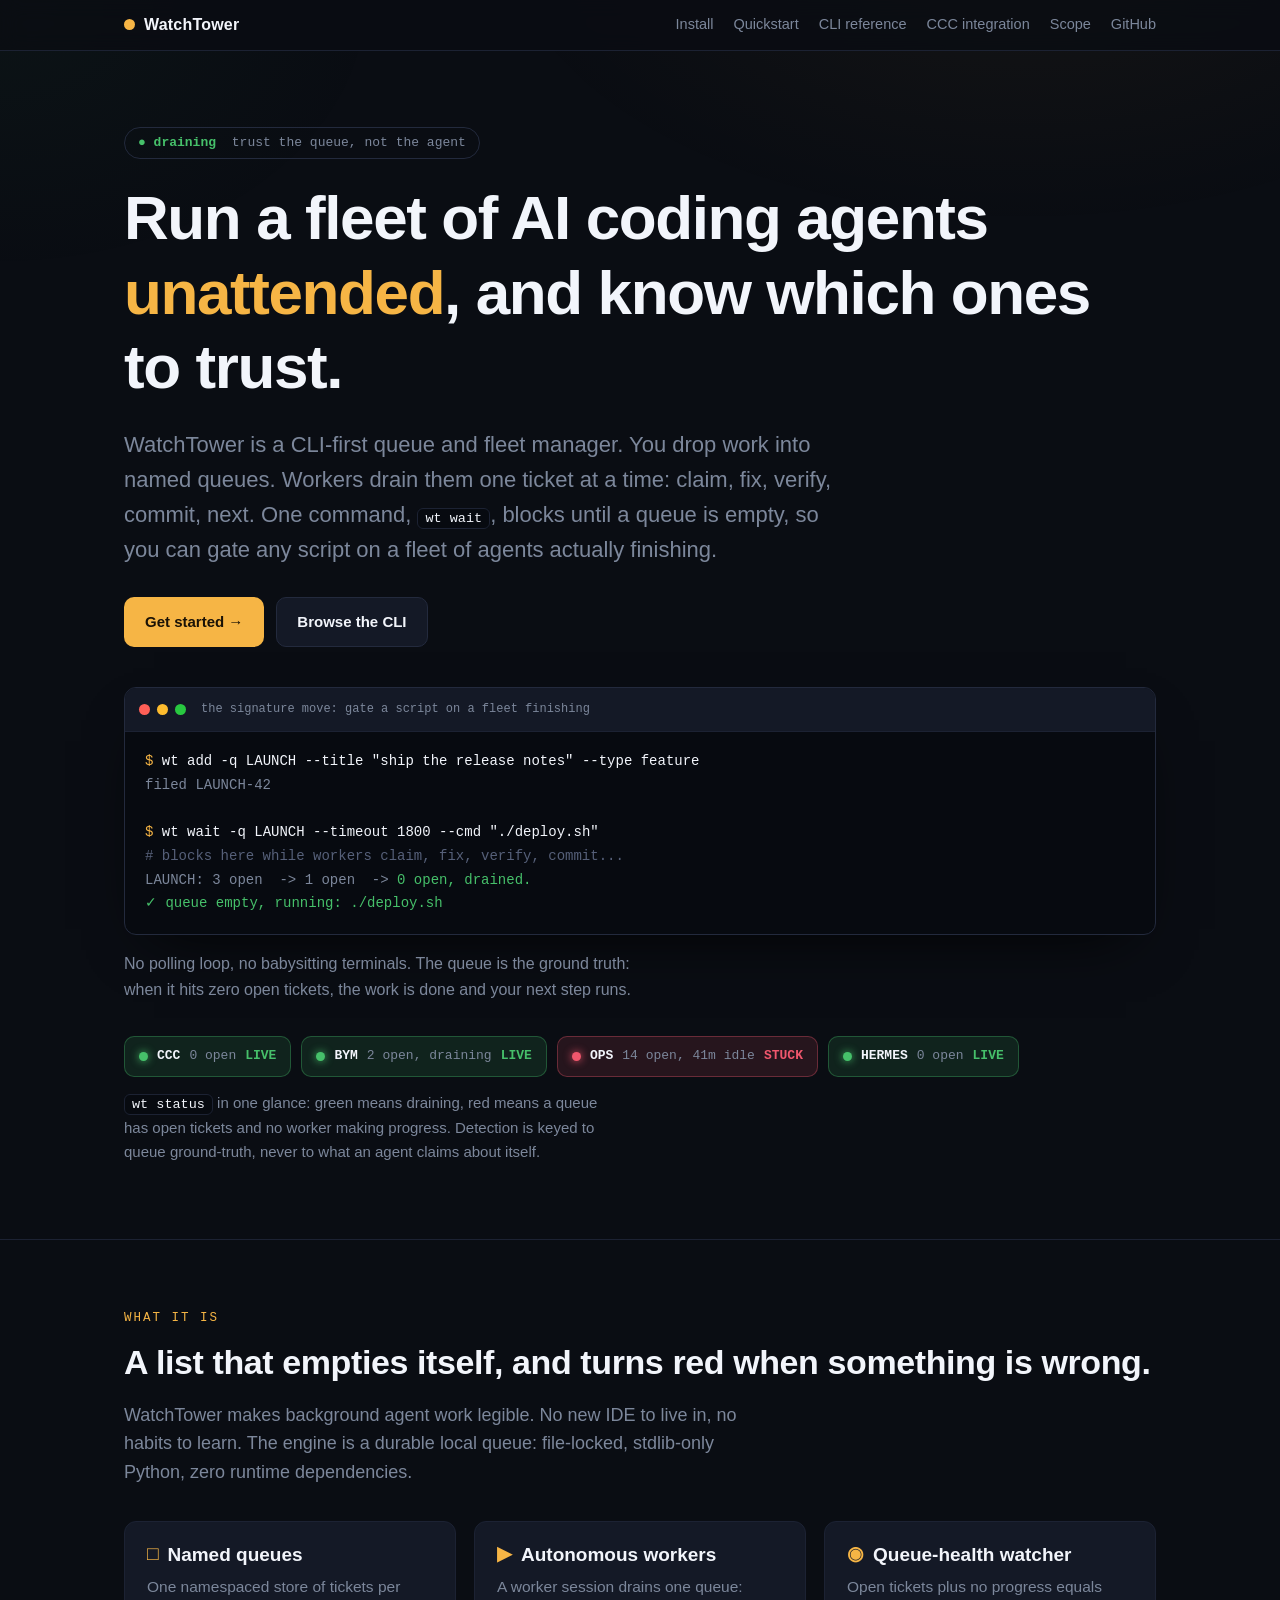
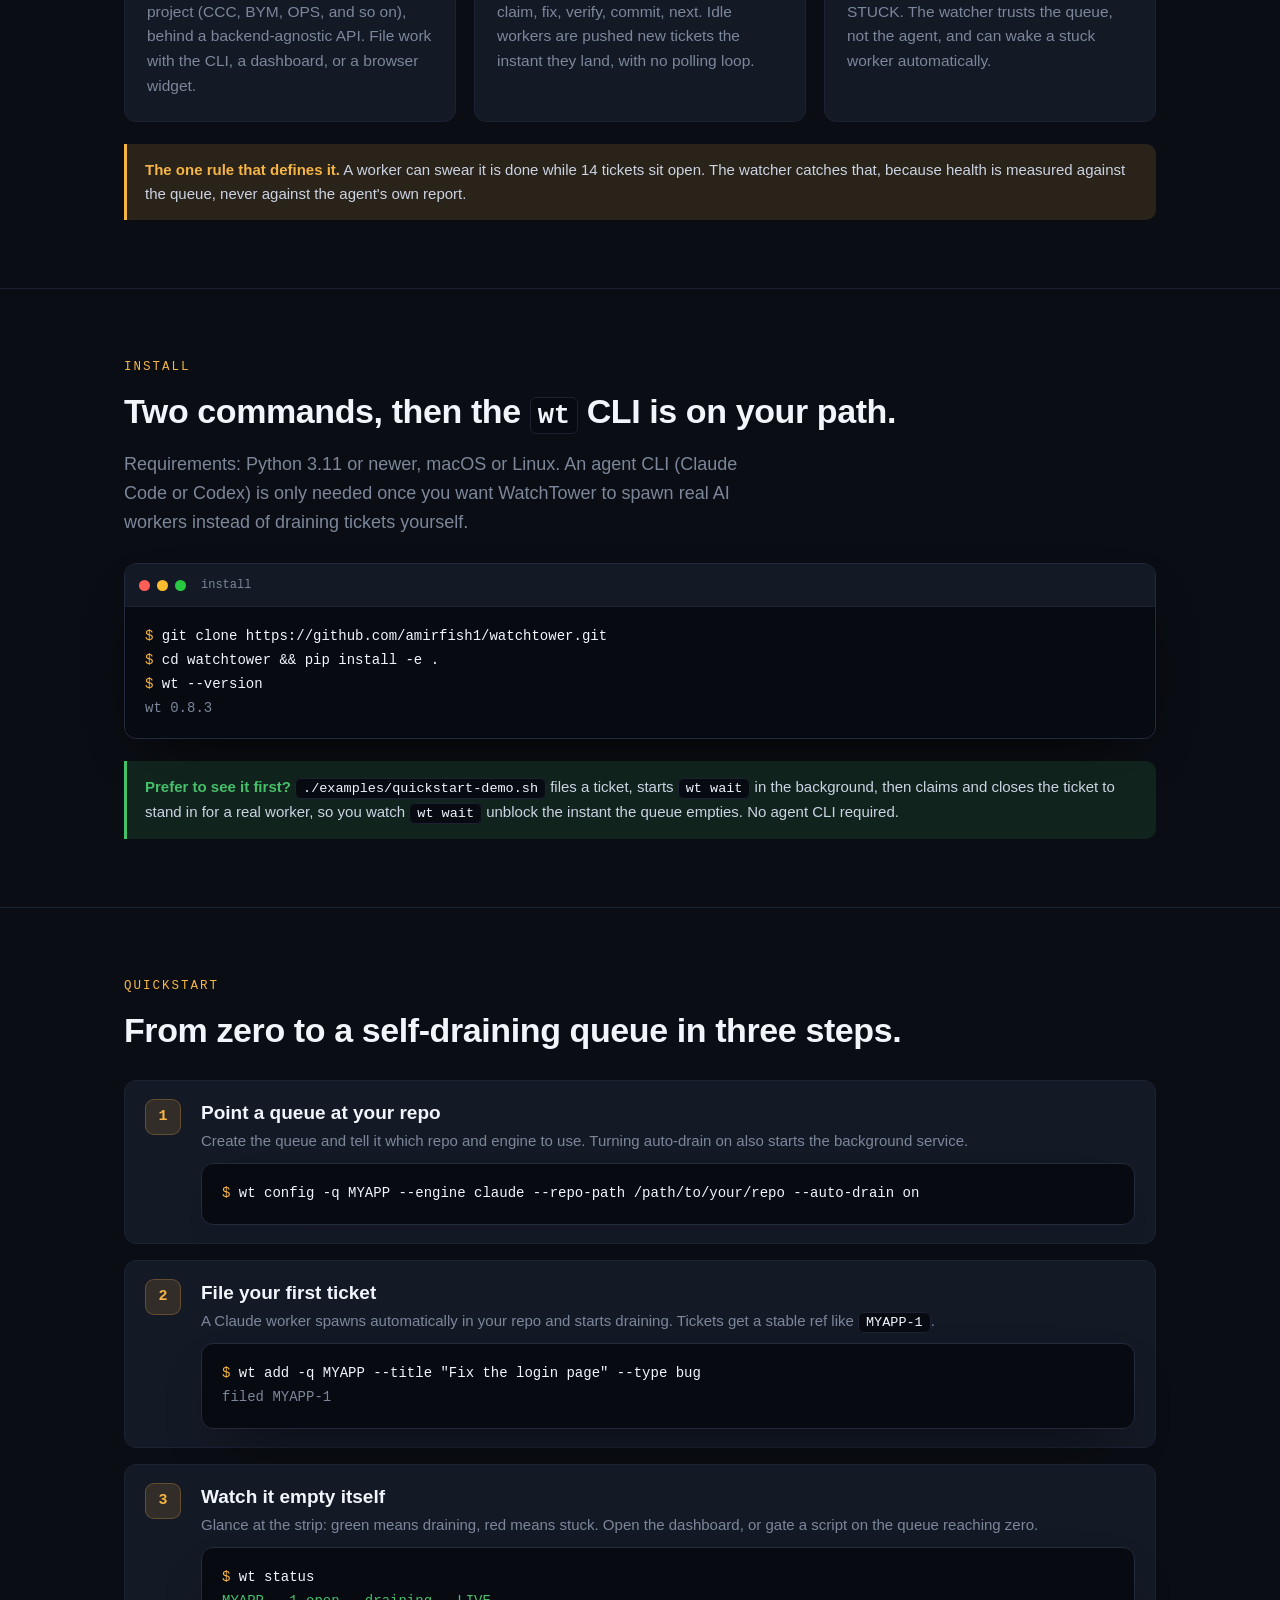
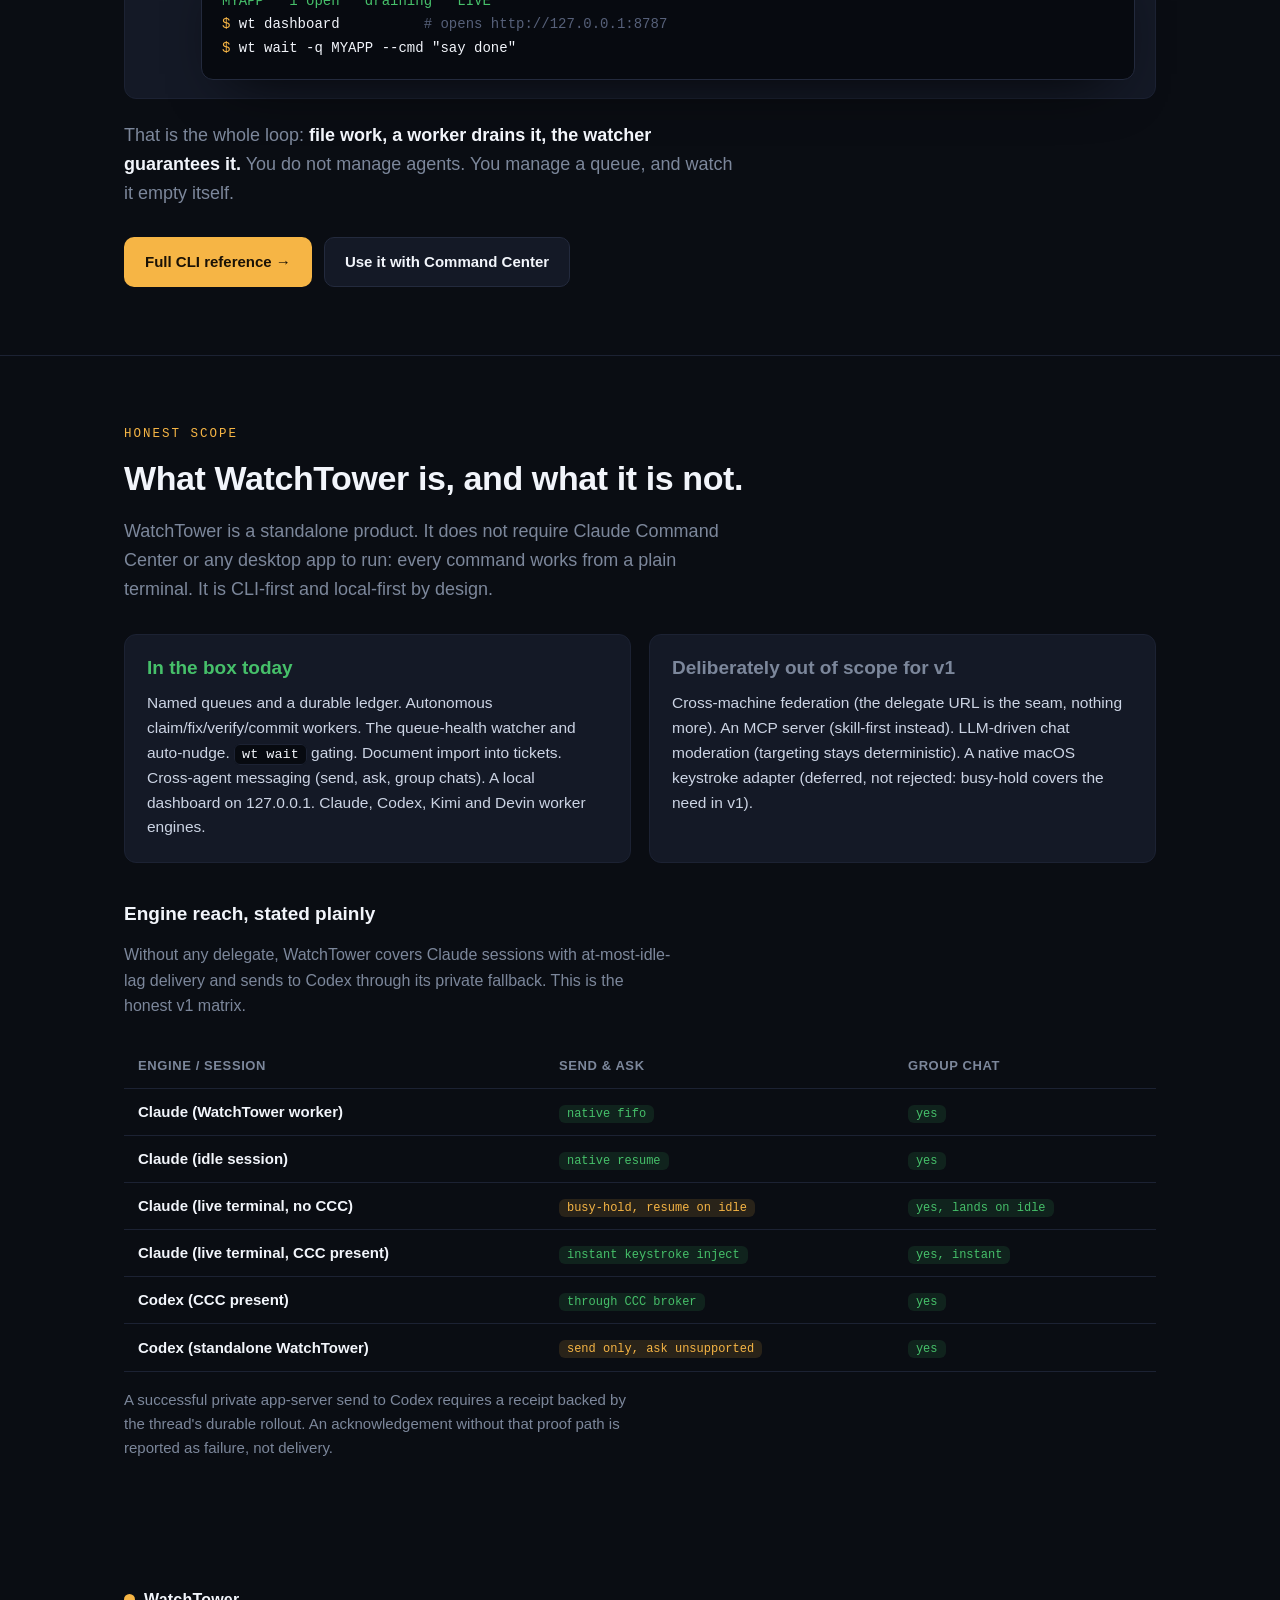
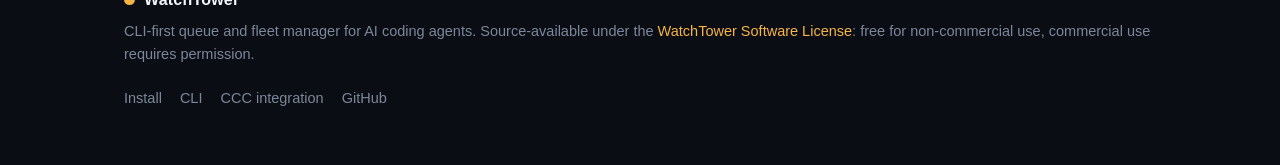
==== site/index.html @ cc5572e0 "feat(site): isolate public site in site/ and publish via Pages workflow Move the public site out of " ====
<!DOCTYPE html>
<html lang="en">
<head>
<meta charset="utf-8">
<meta name="viewport" content="width=device-width, initial-scale=1">
<title>WatchTower - run fleets of AI coding agents unattended</title>
<meta name="description" content="WatchTower is a CLI-first queue and fleet manager for AI coding agents. Drop work into named queues, workers drain them, and wt wait blocks until the queue is empty. Standalone, zero-dependency, local-first.">
<link rel="stylesheet" href="styles.css">
<link rel="icon" href="data:image/svg+xml,<svg xmlns='http://www.w3.org/2000/svg' viewBox='0 0 100 100'><circle cx='50' cy='50' r='38' fill='%23f6b545'/></svg>">
</head>
<body>

<nav class="nav">
  <div class="nav-inner">
    <a class="brand" href="index.html"><span class="beacon"></span>WatchTower</a>
    <div class="nav-links">
      <a href="#install">Install</a>
      <a href="#quickstart">Quickstart</a>
      <a href="cli.html">CLI reference</a>
      <a href="integration.html">CCC integration</a>
      <a href="#scope">Scope</a>
      <a href="https://github.com/amirfish1/watchtower">GitHub</a>
    </div>
  </div>
</nav>

<!-- ================= HERO ================= -->
<header class="hero">
  <div class="wrap">
    <div class="hero-tag"><b>&#9679; draining</b> &nbsp;trust the queue, not the agent</div>
    <h1>Run a fleet of AI coding agents <span class="hl">unattended</span>, and know which ones to trust.</h1>
    <p class="lede">
      WatchTower is a CLI-first queue and fleet manager. You drop work into named queues.
      Workers drain them one ticket at a time: claim, fix, verify, commit, next. One command,
      <code class="inline-code">wt wait</code>, blocks until a queue is empty, so you can gate any
      script on a fleet of agents actually finishing.
    </p>
    <div class="cta-row">
      <a class="btn btn-primary" href="#quickstart">Get started &rarr;</a>
      <a class="btn btn-ghost" href="cli.html">Browse the CLI</a>
    </div>

    <!-- signature move: wt wait -->
    <div style="margin-top:40px">
      <div class="term">
        <div class="term-bar"><i class="r"></i><i class="y"></i><i class="g"></i><span>the signature move: gate a script on a fleet finishing</span></div>
        <div class="term-body"><pre><span class="cmd">wt add -q LAUNCH --title "ship the release notes" --type feature</span>
<span class="out">filed LAUNCH-42</span>

<span class="cmd">wt wait -q LAUNCH --timeout 1800 --cmd "./deploy.sh"</span>
<span class="cm"># blocks here while workers claim, fix, verify, commit...</span>
<span class="out">LAUNCH: 3 open  -&gt; 1 open  -&gt; </span><span class="ok">0 open, drained.</span>
<span class="ok">&#10003; queue empty, running: ./deploy.sh</span></pre></div>
      </div>
      <p class="lede" style="margin-top:16px;font-size:16px">
        No polling loop, no babysitting terminals. The queue is the ground truth: when it hits
        zero open tickets, the work is done and your next step runs.
      </p>
    </div>

    <!-- glanceable status strip -->
    <div class="strip">
      <span class="pill live"><span class="dot"></span><span class="q">CCC</span><span class="meta">0 open</span><b>LIVE</b></span>
      <span class="pill live"><span class="dot"></span><span class="q">BYM</span><span class="meta">2 open, draining</span><b>LIVE</b></span>
      <span class="pill stuck"><span class="dot"></span><span class="q">OPS</span><span class="meta">14 open, 41m idle</span><b>STUCK</b></span>
      <span class="pill live"><span class="dot"></span><span class="q">HERMES</span><span class="meta">0 open</span><b>LIVE</b></span>
    </div>
    <p class="lede" style="margin-top:14px;font-size:15px">
      <code class="inline-code">wt status</code> in one glance: green means draining, red means a queue has open
      tickets and no worker making progress. Detection is keyed to queue ground-truth, never to what an
      agent claims about itself.
    </p>
  </div>
</header>

<!-- ================= WHAT IT IS ================= -->
<section id="what">
  <div class="wrap">
    <p class="eyebrow">What it is</p>
    <h2>A list that empties itself, and turns red when something is wrong.</h2>
    <p class="lede">
      WatchTower makes background agent work legible. No new IDE to live in, no habits to learn.
      The engine is a durable local queue: file-locked, stdlib-only Python, zero
      runtime dependencies.
    </p>
    <div class="grid g3">
      <div class="card">
        <h3><span class="ic">&#9633;</span> Named queues</h3>
        <p>One namespaced store of tickets per project (CCC, BYM, OPS, and so on), behind a
           backend-agnostic API. File work with the CLI, a dashboard, or a browser widget.</p>
      </div>
      <div class="card">
        <h3><span class="ic">&#9654;</span> Autonomous workers</h3>
        <p>A worker session drains one queue: claim, fix, verify, commit, next. Idle workers are
           pushed new tickets the instant they land, with no polling loop.</p>
      </div>
      <div class="card">
        <h3><span class="ic">&#9673;</span> Queue-health watcher</h3>
        <p>Open tickets plus no progress equals STUCK. The watcher trusts the queue, not the agent,
           and can wake a stuck worker automatically.</p>
      </div>
    </div>
    <div class="note">
      <b>The one rule that defines it.</b> A worker can swear it is done while 14 tickets sit open.
      The watcher catches that, because health is measured against the queue, never against the
      agent's own report.
    </div>
  </div>
</section>

<!-- ================= INSTALL ================= -->
<section id="install">
  <div class="wrap">
    <p class="eyebrow">Install</p>
    <h2>Two commands, then the <code style="font-size:0.8em" class="inline-code">wt</code> CLI is on your path.</h2>
    <p class="lede">Requirements: Python 3.11 or newer, macOS or Linux. An agent CLI (Claude Code or Codex)
       is only needed once you want WatchTower to spawn real AI workers instead of draining tickets yourself.</p>
    <div class="term" style="margin-top:26px">
      <div class="term-bar"><i class="r"></i><i class="y"></i><i class="g"></i><span>install</span></div>
      <div class="term-body"><pre><span class="cmd">git clone https://github.com/amirfish1/watchtower.git</span>
<span class="cmd">cd watchtower &amp;&amp; pip install -e .</span>
<span class="cmd">wt --version</span>
<span class="out">wt 0.8.3</span></pre></div>
    </div>
    <div class="note green">
      <b>Prefer to see it first?</b> <code class="inline-code">./examples/quickstart-demo.sh</code> files a ticket,
      starts <code class="inline-code">wt wait</code> in the background, then claims and closes the ticket to stand in
      for a real worker, so you watch <code class="inline-code">wt wait</code> unblock the instant the queue empties.
      No agent CLI required.
    </div>
  </div>
</section>

<!-- ================= QUICKSTART ================= -->
<section id="quickstart">
  <div class="wrap">
    <p class="eyebrow">Quickstart</p>
    <h2>From zero to a self-draining queue in three steps.</h2>
    <div class="steps">
      <div class="step">
        <div>
          <h3>Point a queue at your repo</h3>
          <p>Create the queue and tell it which repo and engine to use. Turning auto-drain on
             also starts the background service.</p>
          <div class="term">
            <div class="term-body"><pre><span class="cmd">wt config -q MYAPP --engine claude --repo-path /path/to/your/repo --auto-drain on</span></pre></div>
          </div>
        </div>
      </div>
      <div class="step">
        <div>
          <h3>File your first ticket</h3>
          <p>A Claude worker spawns automatically in your repo and starts draining. Tickets get a
             stable ref like <code class="inline-code">MYAPP-1</code>.</p>
          <div class="term">
            <div class="term-body"><pre><span class="cmd">wt add -q MYAPP --title "Fix the login page" --type bug</span>
<span class="out">filed MYAPP-1</span></pre></div>
          </div>
        </div>
      </div>
      <div class="step">
        <div>
          <h3>Watch it empty itself</h3>
          <p>Glance at the strip: green means draining, red means stuck. Open the dashboard, or gate a
             script on the queue reaching zero.</p>
          <div class="term">
            <div class="term-body"><pre><span class="cmd">wt status</span>
<span class="ok">MYAPP   1 open   draining   LIVE</span>
<span class="cmd">wt dashboard</span>          <span class="cm"># opens http://127.0.0.1:8787</span>
<span class="cmd">wt wait -q MYAPP --cmd "say done"</span></pre></div>
          </div>
        </div>
      </div>
    </div>
    <p class="lede" style="margin-top:22px">
      That is the whole loop: <b style="color:var(--text-strong)">file work, a worker drains it, the watcher
      guarantees it.</b> You do not manage agents. You manage a queue, and watch it empty itself.
    </p>
    <div class="cta-row">
      <a class="btn btn-primary" href="cli.html">Full CLI reference &rarr;</a>
      <a class="btn btn-ghost" href="integration.html">Use it with Command Center</a>
    </div>
  </div>
</section>

<!-- ================= SCOPE / HONEST ================= -->
<section id="scope">
  <div class="wrap">
    <p class="eyebrow">Honest scope</p>
    <h2>What WatchTower is, and what it is not.</h2>
    <p class="lede">
      WatchTower is a standalone product. It does not require Claude Command Center or any desktop app
      to run: every command works from a plain terminal. It is CLI-first and local-first by design.
    </p>

    <div class="grid g2" style="margin-top:30px">
      <div class="card">
        <h3 style="color:var(--green)">In the box today</h3>
        <p style="margin-top:12px;color:var(--text)">
          Named queues and a durable ledger. Autonomous claim/fix/verify/commit workers.
          The queue-health watcher and auto-nudge. <code class="inline-code">wt wait</code> gating.
          Document import into tickets. Cross-agent messaging (send, ask, group chats).
          A local dashboard on 127.0.0.1. Claude, Codex, Kimi and Devin worker engines.
        </p>
      </div>
      <div class="card">
        <h3 style="color:var(--muted)">Deliberately out of scope for v1</h3>
        <p style="margin-top:12px;color:var(--text)">
          Cross-machine federation (the delegate URL is the seam, nothing more). An MCP server
          (skill-first instead). LLM-driven chat moderation (targeting stays deterministic). A native
          macOS keystroke adapter (deferred, not rejected: busy-hold covers the need in v1).
        </p>
      </div>
    </div>

    <h3 style="margin-top:40px">Engine reach, stated plainly</h3>
    <p class="lede" style="font-size:16px">Without any delegate, WatchTower covers Claude sessions with at-most-idle-lag
       delivery and sends to Codex through its private fallback. This is the honest v1 matrix.</p>
    <table class="matrix">
      <thead><tr><th>Engine / session</th><th>send &amp; ask</th><th>group chat</th></tr></thead>
      <tbody>
        <tr><td>Claude (WatchTower worker)</td><td><span class="tag yes">native fifo</span></td><td><span class="tag yes">yes</span></td></tr>
        <tr><td>Claude (idle session)</td><td><span class="tag yes">native resume</span></td><td><span class="tag yes">yes</span></td></tr>
        <tr><td>Claude (live terminal, no CCC)</td><td><span class="tag mid">busy-hold, resume on idle</span></td><td><span class="tag yes">yes, lands on idle</span></td></tr>
        <tr><td>Claude (live terminal, CCC present)</td><td><span class="tag yes">instant keystroke inject</span></td><td><span class="tag yes">yes, instant</span></td></tr>
        <tr><td>Codex (CCC present)</td><td><span class="tag yes">through CCC broker</span></td><td><span class="tag yes">yes</span></td></tr>
        <tr><td>Codex (standalone WatchTower)</td><td><span class="tag mid">send only, ask unsupported</span></td><td><span class="tag yes">yes</span></td></tr>
      </tbody>
    </table>
    <p class="lede" style="margin-top:16px;font-size:15px">
      A successful private app-server send to Codex requires a receipt backed by the thread's durable
      rollout. An acknowledgement without that proof path is reported as failure, not delivery.
    </p>
  </div>
</section>

<footer>
  <div class="wrap foot-inner">
    <div>
      <div class="brand" style="margin-bottom:8px"><span class="beacon"></span>WatchTower</div>
      <div>CLI-first queue and fleet manager for AI coding agents. Source-available under the <a href="https://github.com/amirfish1/watchtower/blob/main/LICENSE">WatchTower Software License</a>: free for non-commercial use, commercial use requires permission.</div>
    </div>
    <div class="foot-links">
      <a href="#install">Install</a>
      <a href="cli.html">CLI</a>
      <a href="integration.html">CCC integration</a>
      <a href="https://github.com/amirfish1/watchtower">GitHub</a>
    </div>
  </div>
</footer>

</body>
</html>
---- site/styles.css ----
/* WatchTower standalone site: control-room / night-watch aesthetic.
   Zero build step, no framework. Green = draining, red = stuck:
   the product's own status language, used as the visual system. */

:root {
  --bg: #0a0d13;
  --bg-2: #0e121b;
  --surface: #141926;
  --surface-2: #1a2030;
  --border: #232a3d;
  --border-soft: #1c2233;
  --text: #ccd4e4;
  --text-strong: #f2f5fb;
  --muted: #7c879b;
  --muted-2: #5b6478;
  --amber: #f6b545;      /* the watch light: brand accent */
  --amber-soft: #f6b54522;
  --green: #46c06a;      /* draining / live */
  --green-soft: #46c06a1f;
  --red: #f0576d;        /* stuck */
  --red-soft: #f0576d1f;
  --mono: ui-monospace, "SF Mono", "JetBrains Mono", Menlo, Consolas, monospace;
  --sans: -apple-system, BlinkMacSystemFont, "Segoe UI", Inter, Roboto, Helvetica, Arial, sans-serif;
  --maxw: 1080px;
}

* { box-sizing: border-box; }

html { scroll-behavior: smooth; }

body {
  margin: 0;
  background: var(--bg);
  color: var(--text);
  font-family: var(--sans);
  font-size: 17px;
  line-height: 1.6;
  -webkit-font-smoothing: antialiased;
  text-rendering: optimizeLegibility;
}

/* subtle beacon glow behind the whole page */
body::before {
  content: "";
  position: fixed;
  inset: 0;
  z-index: -1;
  background:
    radial-gradient(900px 500px at 80% -8%, #f6b5450d, transparent 60%),
    radial-gradient(700px 500px at 0% 0%, #46c06a0a, transparent 55%);
  pointer-events: none;
}

a { color: var(--amber); text-decoration: none; }
a:hover { text-decoration: underline; }

.wrap { max-width: var(--maxw); margin: 0 auto; padding: 0 24px; }

/* ---------- top nav ---------- */
.nav {
  position: sticky;
  top: 0;
  z-index: 20;
  background: rgba(10, 13, 19, 0.82);
  backdrop-filter: blur(10px);
  border-bottom: 1px solid var(--border-soft);
}
.nav-inner {
  max-width: var(--maxw);
  margin: 0 auto;
  padding: 12px 24px;
  display: flex;
  align-items: center;
  gap: 22px;
}
.brand {
  display: flex;
  align-items: center;
  gap: 9px;
  font-weight: 700;
  color: var(--text-strong);
  font-size: 16px;
  letter-spacing: 0.2px;
}
.brand:hover { text-decoration: none; }
.beacon {
  width: 11px; height: 11px; border-radius: 50%;
  background: var(--amber);
  box-shadow: 0 0 0 0 var(--amber);
  animation: pulse 2.6s infinite;
}
@keyframes pulse {
  0%   { box-shadow: 0 0 0 0 #f6b54566; }
  70%  { box-shadow: 0 0 0 9px #f6b54500; }
  100% { box-shadow: 0 0 0 0 #f6b54500; }
}
.nav-links { display: flex; gap: 20px; margin-left: auto; flex-wrap: wrap; }
.nav-links a { color: var(--muted); font-size: 14.5px; font-weight: 500; }
.nav-links a:hover { color: var(--text-strong); text-decoration: none; }

/* ---------- generic sections ---------- */
section { padding: 68px 0; border-bottom: 1px solid var(--border-soft); }
section:last-of-type { border-bottom: none; }
.eyebrow {
  font-family: var(--mono);
  font-size: 12.5px;
  letter-spacing: 2px;
  text-transform: uppercase;
  color: var(--amber);
  margin: 0 0 14px;
}
h1, h2, h3 { color: var(--text-strong); line-height: 1.2; }
h2 { font-size: clamp(26px, 4vw, 34px); margin: 0 0 10px; letter-spacing: -0.4px; }
h3 { font-size: 19px; margin: 0 0 8px; }
.lede { color: var(--muted); font-size: 18px; max-width: 62ch; }

/* ---------- hero ---------- */
.hero { padding: 76px 0 60px; border-bottom: 1px solid var(--border-soft); }
.hero h1 {
  font-size: clamp(34px, 6.2vw, 62px);
  letter-spacing: -1.4px;
  margin: 0 0 18px;
  font-weight: 800;
}
.hero h1 .hl { color: var(--amber); }
.hero .lede { font-size: clamp(18px, 2.4vw, 22px); max-width: 60ch; }
.hero-tag {
  display: inline-flex; align-items: center; gap: 8px;
  font-family: var(--mono); font-size: 13px; color: var(--muted);
  border: 1px solid var(--border); border-radius: 999px;
  padding: 5px 13px; margin-bottom: 22px;
}
.hero-tag b { color: var(--green); font-weight: 600; }
.cta-row { display: flex; gap: 12px; flex-wrap: wrap; margin-top: 30px; }
.btn {
  display: inline-flex; align-items: center; gap: 8px;
  padding: 12px 20px; border-radius: 10px;
  font-weight: 650; font-size: 15px;
  border: 1px solid transparent; cursor: pointer;
}
.btn-primary { background: var(--amber); color: #1a1206; }
.btn-primary:hover { background: #ffc45f; text-decoration: none; }
.btn-ghost { border-color: var(--border); color: var(--text-strong); background: var(--surface); }
.btn-ghost:hover { border-color: var(--muted); text-decoration: none; }

/* ---------- terminal block ---------- */
.term {
  background: #070a10;
  border: 1px solid var(--border);
  border-radius: 12px;
  overflow: hidden;
  box-shadow: 0 24px 60px -30px #000, 0 0 0 1px #0000;
  font-family: var(--mono);
  font-size: 14px;
  line-height: 1.7;
}
.term-bar {
  display: flex; align-items: center; gap: 7px;
  padding: 11px 14px;
  background: var(--surface);
  border-bottom: 1px solid var(--border-soft);
}
.term-bar i { width: 11px; height: 11px; border-radius: 50%; display: inline-block; }
.term-bar .r { background: #ff5f57; } .term-bar .y { background: #febc2e; } .term-bar .g { background: #28c840; }
.term-bar span { margin-left: 8px; color: var(--muted); font-size: 12px; }
.term-body { padding: 18px 20px; overflow-x: auto; }
.term-body pre { margin: 0; white-space: pre; }
.term .cmd { color: var(--text-strong); }
.term .cmd::before { content: "$ "; color: var(--amber); }
.term .out { color: var(--muted); }
.term .ok { color: var(--green); }
.term .bad { color: var(--red); }
.term .cm { color: #566079; }  /* comment */
.term .em { color: var(--amber); }

/* ---------- status strip demo ---------- */
.strip {
  display: flex; flex-wrap: wrap; gap: 10px;
  margin-top: 34px;
}
.pill {
  display: inline-flex; align-items: center; gap: 9px;
  font-family: var(--mono); font-size: 13px;
  padding: 9px 14px; border-radius: 10px;
  border: 1px solid var(--border); background: var(--surface);
}
.pill .dot { width: 9px; height: 9px; border-radius: 50%; }
.pill.live { border-color: #46c06a55; background: var(--green-soft); }
.pill.live .dot { background: var(--green); box-shadow: 0 0 8px var(--green); }
.pill.live b { color: var(--green); }
.pill.stuck { border-color: #f0576d55; background: var(--red-soft); }
.pill.stuck .dot { background: var(--red); box-shadow: 0 0 8px var(--red); }
.pill.stuck b { color: var(--red); }
.pill .q { color: var(--text-strong); font-weight: 600; }
.pill .meta { color: var(--muted); }

/* ---------- cards / grid ---------- */
.grid { display: grid; gap: 18px; margin-top: 34px; }
.grid.g2 { grid-template-columns: repeat(2, 1fr); }
.grid.g3 { grid-template-columns: repeat(3, 1fr); }
.card {
  background: var(--surface);
  border: 1px solid var(--border-soft);
  border-radius: 12px;
  padding: 22px;
}
.card h3 { display: flex; align-items: center; gap: 9px; }
.card p { color: var(--muted); margin: 6px 0 0; font-size: 15.5px; }
.card .ic { color: var(--amber); font-family: var(--mono); font-weight: 700; }

/* ---------- steps ---------- */
.steps { counter-reset: step; margin-top: 30px; display: grid; gap: 16px; }
.step {
  display: grid; grid-template-columns: 40px 1fr; gap: 16px; align-items: start;
  background: var(--surface); border: 1px solid var(--border-soft);
  border-radius: 12px; padding: 18px 20px;
}
.step::before {
  counter-increment: step; content: counter(step);
  width: 34px; height: 34px; border-radius: 9px;
  display: grid; place-items: center;
  background: var(--amber-soft); color: var(--amber);
  font-family: var(--mono); font-weight: 700; font-size: 15px;
  border: 1px solid #f6b54540;
}
.step h3 { margin: 3px 0 4px; }
.step p { color: var(--muted); margin: 0 0 10px; font-size: 15px; }
.step code, .inline-code {
  font-family: var(--mono); font-size: 13.5px;
  background: #070a10; border: 1px solid var(--border-soft);
  padding: 2px 7px; border-radius: 6px; color: var(--text-strong);
}

/* ---------- CLI reference ---------- */
.cli-cmd { margin-top: 30px; scroll-margin-top: 80px; }
.cli-cmd h3 {
  font-family: var(--mono); font-size: 18px; color: var(--text-strong);
  display: flex; align-items: baseline; gap: 10px;
}
.cli-cmd h3 .verb { color: var(--amber); }
.cli-cmd .sig {
  font-family: var(--mono); font-size: 13.5px; color: var(--text);
  background: #070a10; border: 1px solid var(--border-soft);
  padding: 12px 14px; border-radius: 8px; margin: 10px 0 12px;
  overflow-x: auto; white-space: pre;
}
.cli-cmd p { color: var(--muted); margin: 0 0 8px; }
table.flags { width: 100%; border-collapse: collapse; margin-top: 6px; font-size: 14.5px; }
table.flags td { padding: 7px 10px; border-top: 1px solid var(--border-soft); vertical-align: top; }
table.flags td:first-child {
  font-family: var(--mono); color: var(--amber); white-space: nowrap; width: 1%;
  padding-right: 20px;
}
table.flags td:last-child { color: var(--muted); }

.toc {
  display: flex; flex-wrap: wrap; gap: 8px; margin-top: 22px;
}
.toc a {
  font-family: var(--mono); font-size: 13px;
  padding: 6px 12px; border-radius: 8px;
  border: 1px solid var(--border); color: var(--text);
  background: var(--surface);
}
.toc a:hover { border-color: var(--amber); color: var(--amber); text-decoration: none; }

/* ---------- callouts ---------- */
.note {
  border-left: 3px solid var(--amber);
  background: var(--amber-soft);
  padding: 14px 18px; border-radius: 0 10px 10px 0;
  margin-top: 22px; font-size: 15px; color: var(--text);
}
.note b { color: var(--amber); }
.note.green { border-left-color: var(--green); background: var(--green-soft); }
.note.green b { color: var(--green); }

/* ---------- scope / honest table ---------- */
table.matrix { width: 100%; border-collapse: collapse; margin-top: 26px; font-size: 15px; }
table.matrix th, table.matrix td { text-align: left; padding: 11px 14px; border-bottom: 1px solid var(--border-soft); }
table.matrix th { color: var(--muted); font-weight: 600; font-size: 13px; text-transform: uppercase; letter-spacing: 0.6px; }
table.matrix td:first-child { color: var(--text-strong); font-weight: 600; }
.tag { font-family: var(--mono); font-size: 12px; padding: 2px 8px; border-radius: 6px; white-space: nowrap; }
.tag.yes { background: var(--green-soft); color: var(--green); }
.tag.no  { background: var(--red-soft); color: var(--red); }
.tag.mid { background: var(--amber-soft); color: var(--amber); }

/* ---------- footer ---------- */
footer {
  padding: 44px 0 60px;
  color: var(--muted);
  font-size: 14.5px;
}
.foot-inner { display: flex; justify-content: space-between; gap: 20px; flex-wrap: wrap; align-items: center; }
.foot-links { display: flex; gap: 18px; flex-wrap: wrap; }
.foot-links a { color: var(--muted); }
.foot-links a:hover { color: var(--text-strong); }

/* ---------- responsive ---------- */
@media (max-width: 760px) {
  body { font-size: 16px; }
  section { padding: 48px 0; }
  .nav-inner { padding: 11px 18px; gap: 12px; }
  .nav-links { gap: 14px; }
  .nav-links a { font-size: 13.5px; }
  .wrap { padding: 0 18px; }
  .grid.g2, .grid.g3 { grid-template-columns: 1fr; }
  .hero { padding: 52px 0 44px; }
  .cta-row .btn { flex: 1 1 auto; justify-content: center; }
  .term-body { font-size: 12.5px; }
  table.matrix { font-size: 13.5px; }
  table.matrix th:nth-child(3), table.matrix td:nth-child(3) { display: none; }
}

/* Mobile overflow fixes: let grid children shrink so code blocks scroll
   inside their own box, and wrap long flag names in reference tables. */
.step > div, .grid > *, .wrap { min-width: 0; }
table.flags td { overflow-wrap: anywhere; }
@media (max-width: 640px) {
  table.flags, table.flags tbody, table.flags tr, table.flags td { display: block; width: auto; }
  table.flags tr { border-top: 1px solid var(--border-soft); padding: 6px 0; }
  table.flags td, table.flags td:first-child { border-top: 0; padding: 2px 10px; width: auto; white-space: normal; }
}
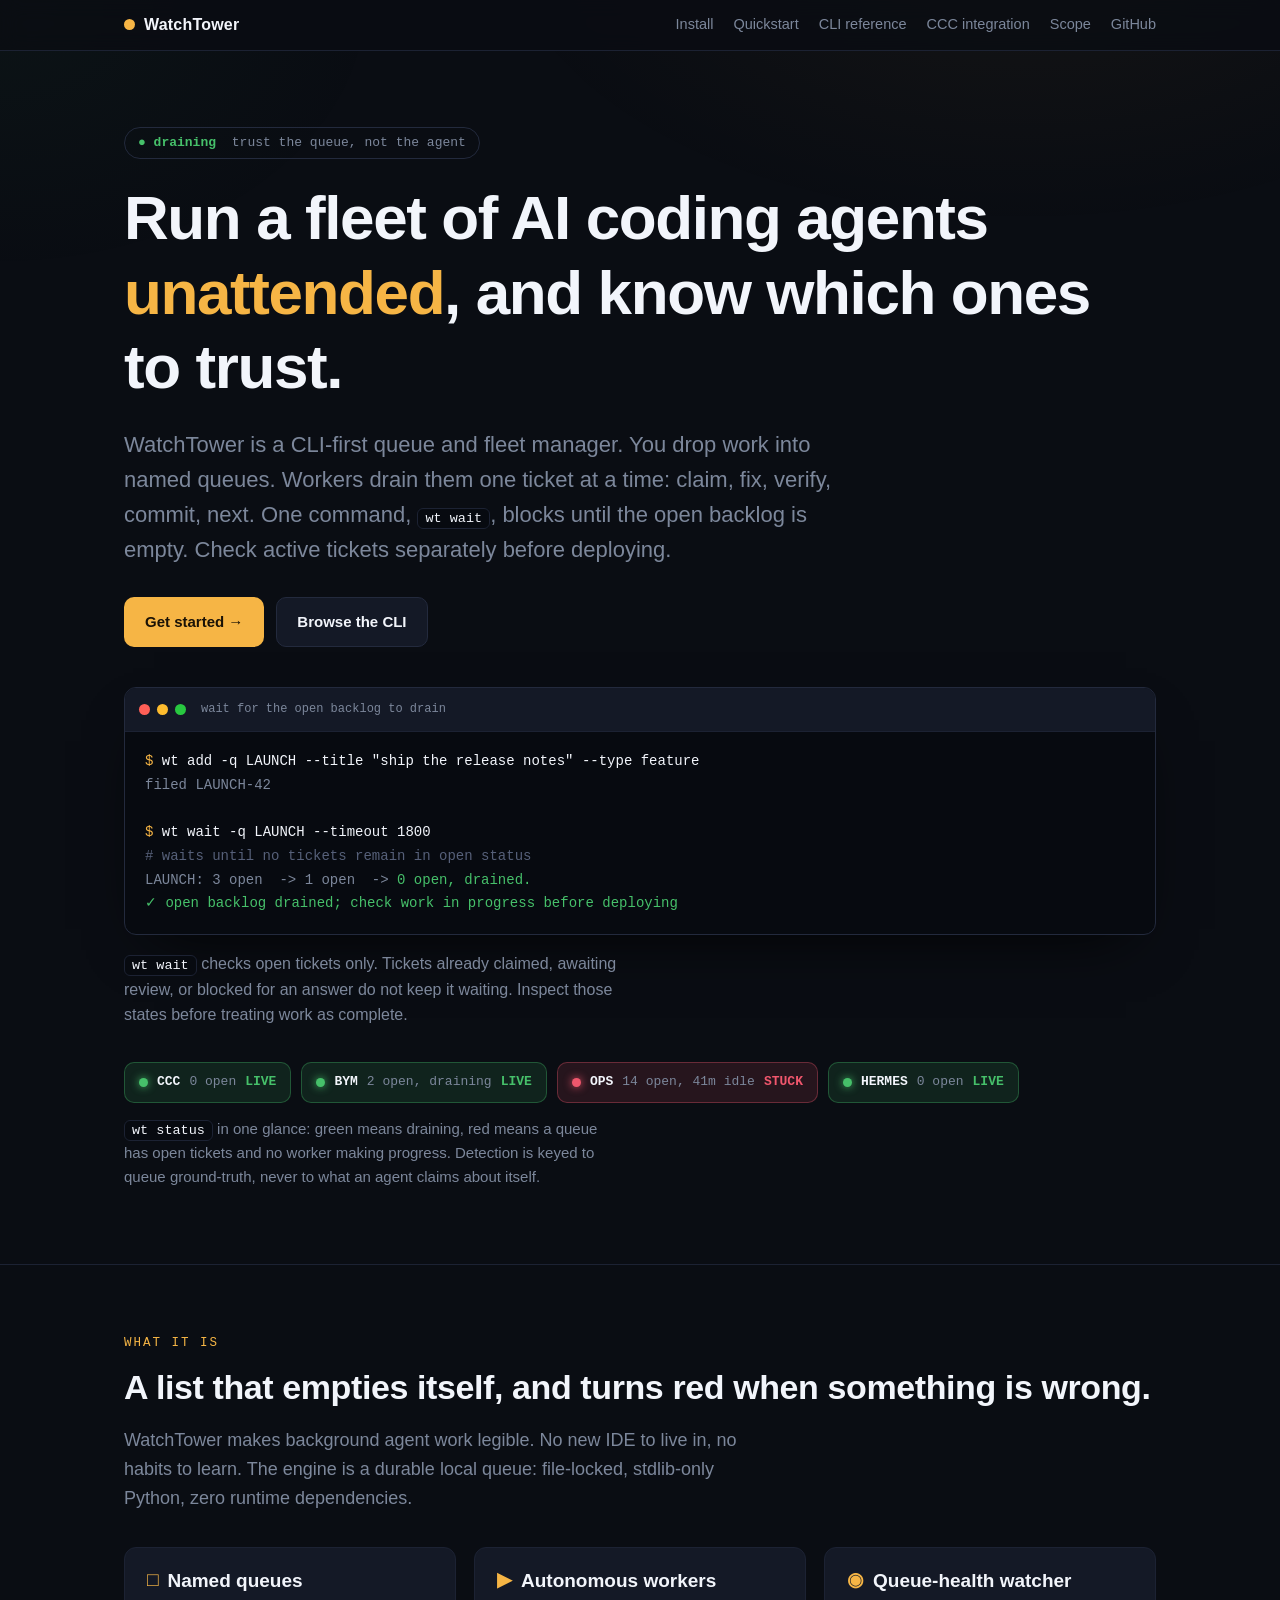
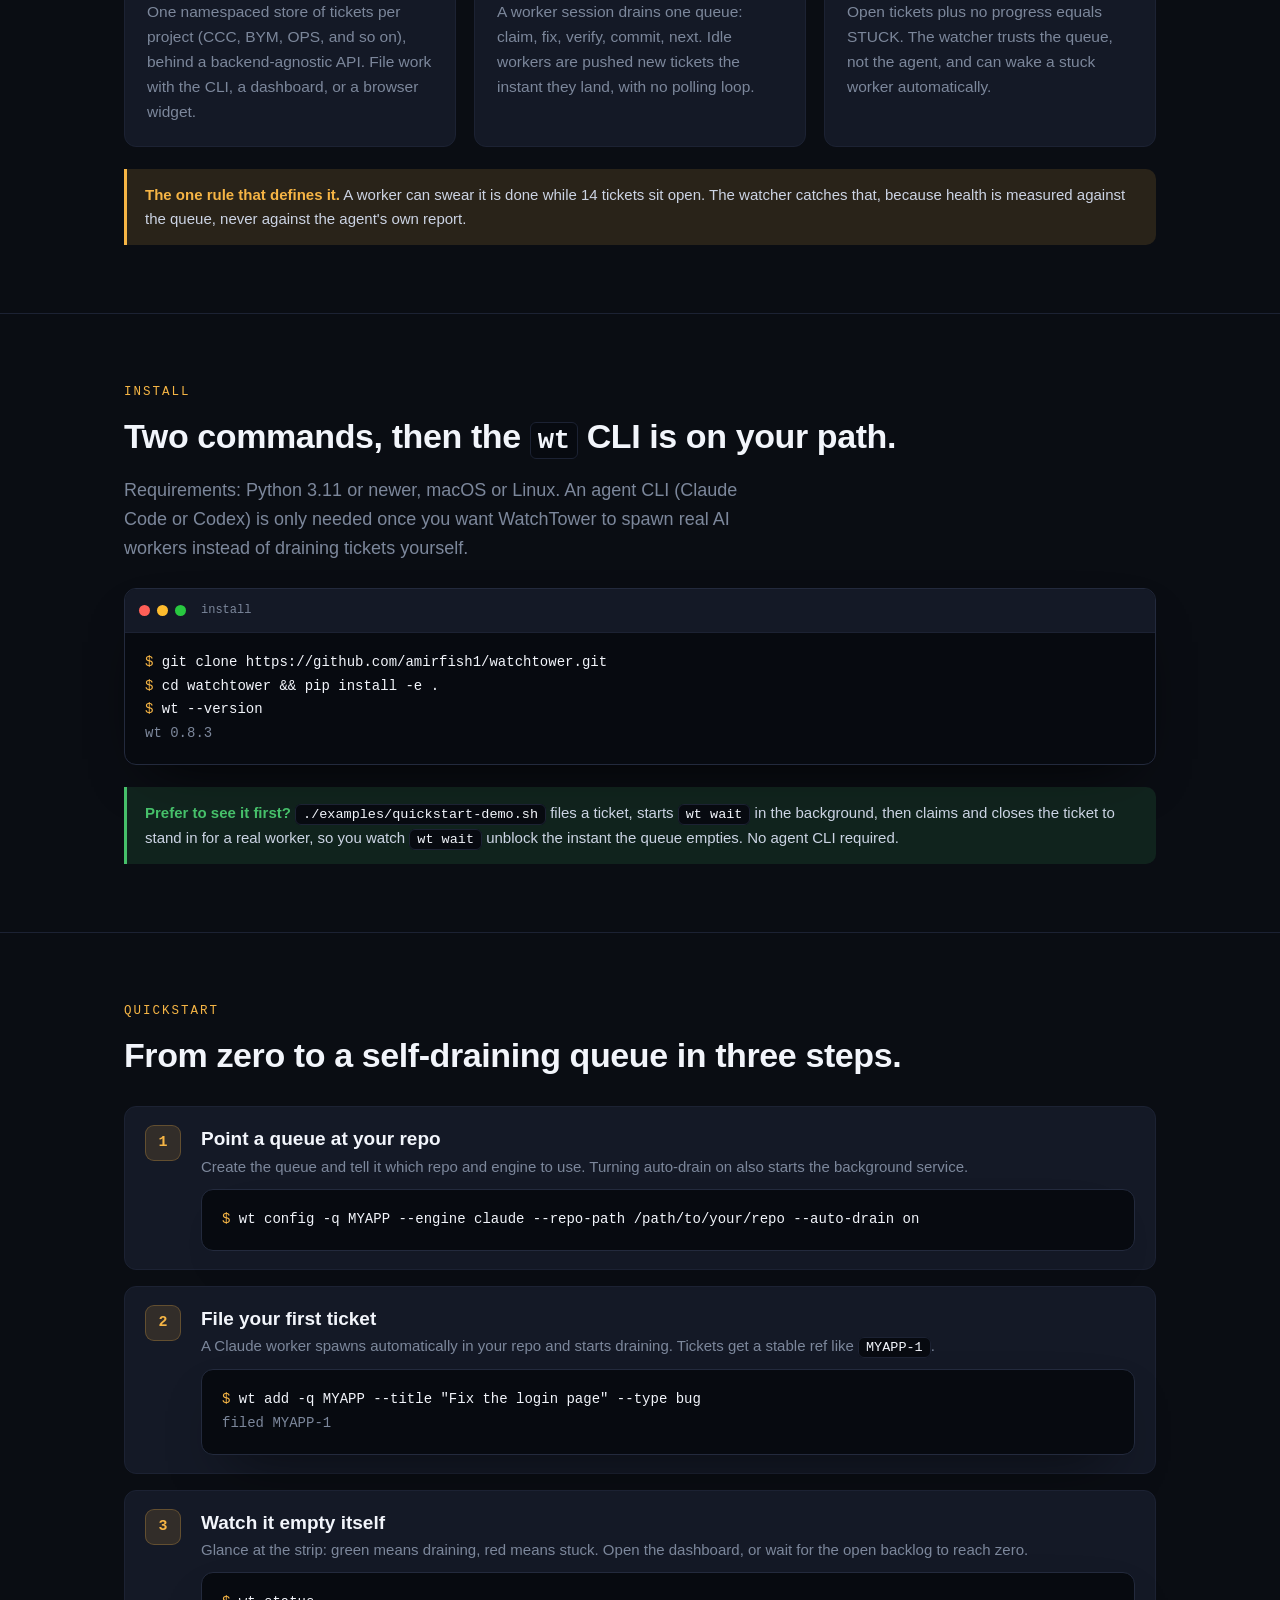
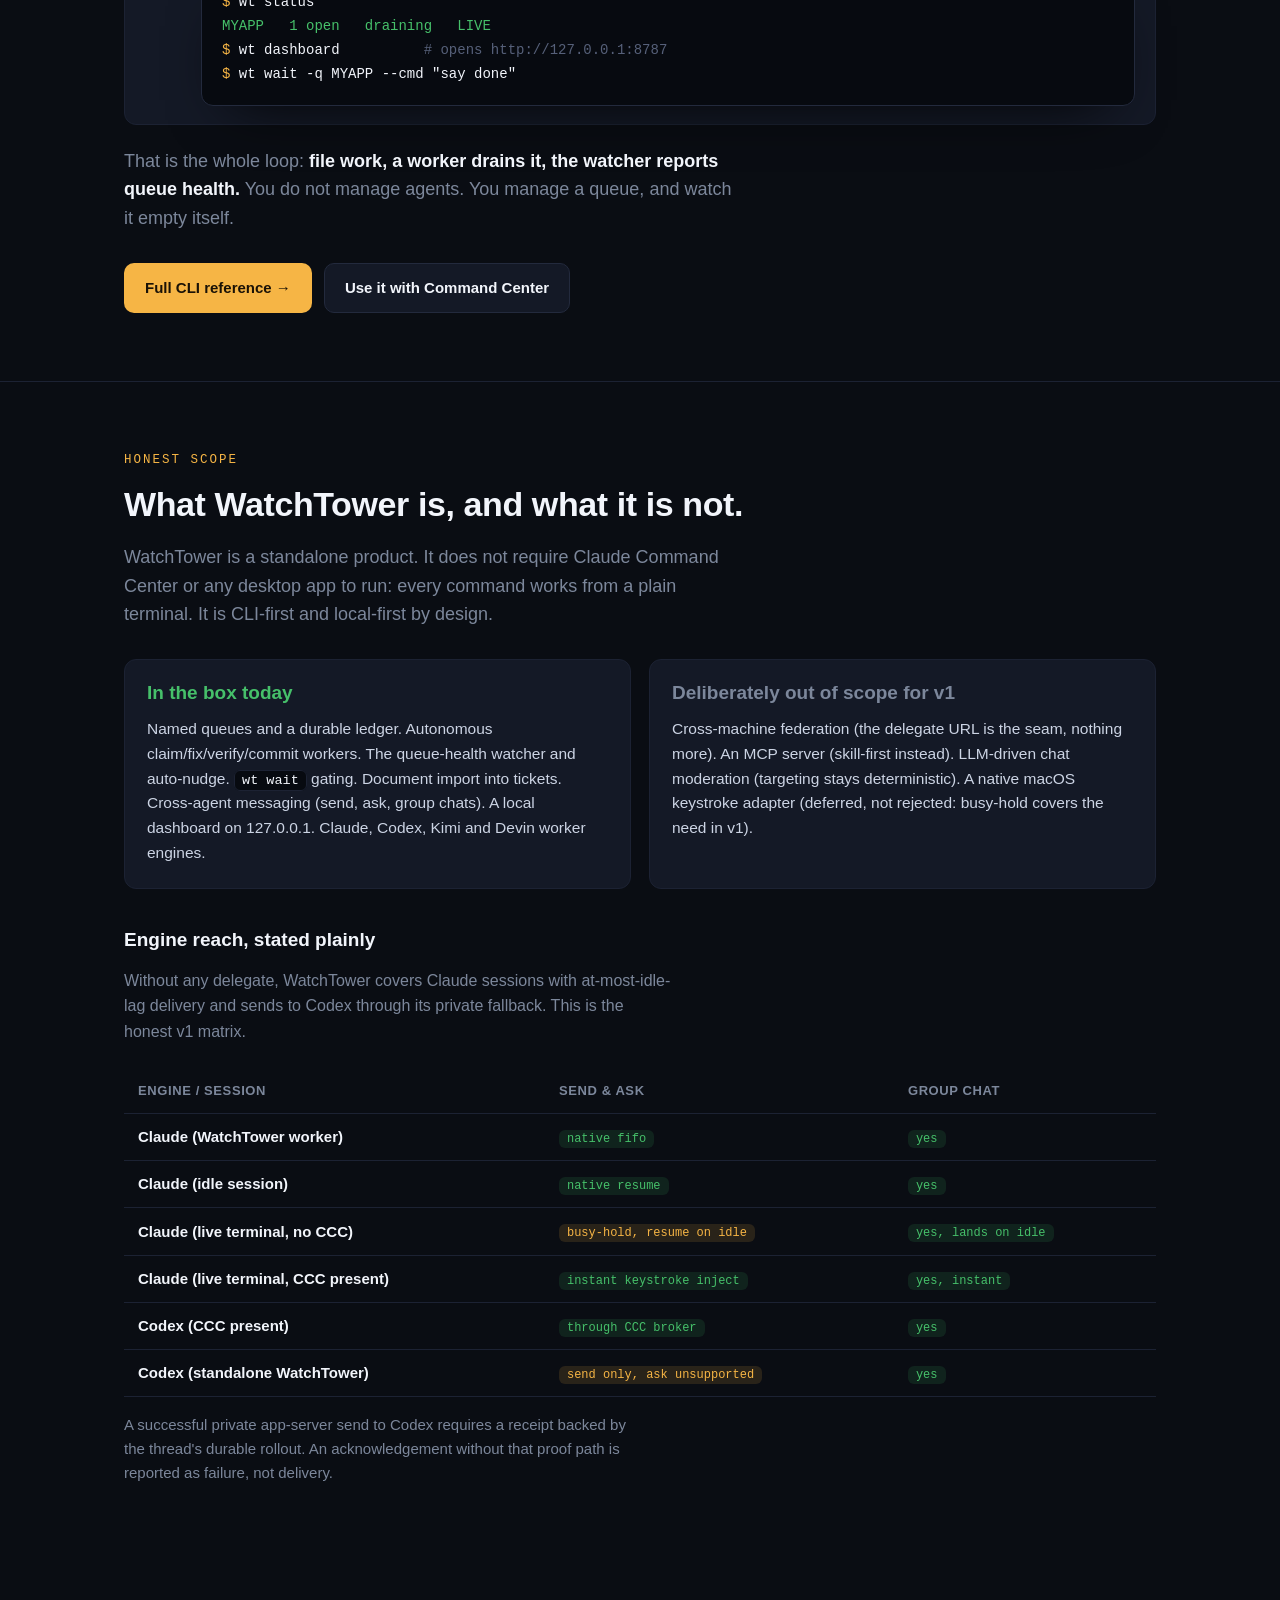
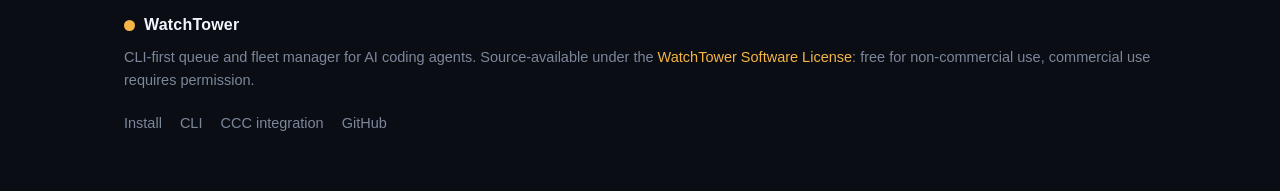
==== commit 36d9fd5a: "docs(site): clarify wait semantics and pending custom domain" ====
--- a/site/index.html
+++ b/site/index.html
@@ -4,7 +4,7 @@
 <meta charset="utf-8">
 <meta name="viewport" content="width=device-width, initial-scale=1">
 <title>WatchTower - run fleets of AI coding agents unattended</title>
-<meta name="description" content="WatchTower is a CLI-first queue and fleet manager for AI coding agents. Drop work into named queues, workers drain them, and wt wait blocks until the queue is empty. Standalone, zero-dependency, local-first.">
+<meta name="description" content="WatchTower is a CLI-first queue and fleet manager for AI coding agents. Drop work into named queues, workers drain them, and wt wait blocks until no tickets remain in open status. Standalone, zero-dependency, local-first.">
 <link rel="stylesheet" href="styles.css">
 <link rel="icon" href="data:image/svg+xml,<svg xmlns='http://www.w3.org/2000/svg' viewBox='0 0 100 100'><circle cx='50' cy='50' r='38' fill='%23f6b545'/></svg>">
 </head>
@@ -32,8 +32,8 @@
     <p class="lede">
       WatchTower is a CLI-first queue and fleet manager. You drop work into named queues.
       Workers drain them one ticket at a time: claim, fix, verify, commit, next. One command,
-      <code class="inline-code">wt wait</code>, blocks until a queue is empty, so you can gate any
-      script on a fleet of agents actually finishing.
+      <code class="inline-code">wt wait</code>, blocks until the open backlog is empty.
+      Check active tickets separately before deploying.
     </p>
     <div class="cta-row">
       <a class="btn btn-primary" href="#quickstart">Get started &rarr;</a>
@@ -43,18 +43,18 @@
     <!-- signature move: wt wait -->
     <div style="margin-top:40px">
       <div class="term">
-        <div class="term-bar"><i class="r"></i><i class="y"></i><i class="g"></i><span>the signature move: gate a script on a fleet finishing</span></div>
+        <div class="term-bar"><i class="r"></i><i class="y"></i><i class="g"></i><span>wait for the open backlog to drain</span></div>
         <div class="term-body"><pre><span class="cmd">wt add -q LAUNCH --title "ship the release notes" --type feature</span>
 <span class="out">filed LAUNCH-42</span>
 
-<span class="cmd">wt wait -q LAUNCH --timeout 1800 --cmd "./deploy.sh"</span>
-<span class="cm"># blocks here while workers claim, fix, verify, commit...</span>
+<span class="cmd">wt wait -q LAUNCH --timeout 1800</span>
+<span class="cm"># waits until no tickets remain in open status</span>
 <span class="out">LAUNCH: 3 open  -&gt; 1 open  -&gt; </span><span class="ok">0 open, drained.</span>
-<span class="ok">&#10003; queue empty, running: ./deploy.sh</span></pre></div>
+<span class="ok">&#10003; open backlog drained; check work in progress before deploying</span></pre></div>
       </div>
       <p class="lede" style="margin-top:16px;font-size:16px">
-        No polling loop, no babysitting terminals. The queue is the ground truth: when it hits
-        zero open tickets, the work is done and your next step runs.
+        <code class="inline-code">wt wait</code> checks open tickets only. Tickets already claimed, awaiting review,
+        or blocked for an answer do not keep it waiting. Inspect those states before treating work as complete.
       </p>
     </div>
 
@@ -161,8 +161,8 @@
       <div class="step">
         <div>
           <h3>Watch it empty itself</h3>
-          <p>Glance at the strip: green means draining, red means stuck. Open the dashboard, or gate a
-             script on the queue reaching zero.</p>
+          <p>Glance at the strip: green means draining, red means stuck. Open the dashboard, or wait for the
+             open backlog to reach zero.</p>
           <div class="term">
             <div class="term-body"><pre><span class="cmd">wt status</span>
 <span class="ok">MYAPP   1 open   draining   LIVE</span>
@@ -174,7 +174,7 @@
     </div>
     <p class="lede" style="margin-top:22px">
       That is the whole loop: <b style="color:var(--text-strong)">file work, a worker drains it, the watcher
-      guarantees it.</b> You do not manage agents. You manage a queue, and watch it empty itself.
+      reports queue health.</b> You do not manage agents. You manage a queue, and watch it empty itself.
     </p>
     <div class="cta-row">
       <a class="btn btn-primary" href="cli.html">Full CLI reference &rarr;</a>
